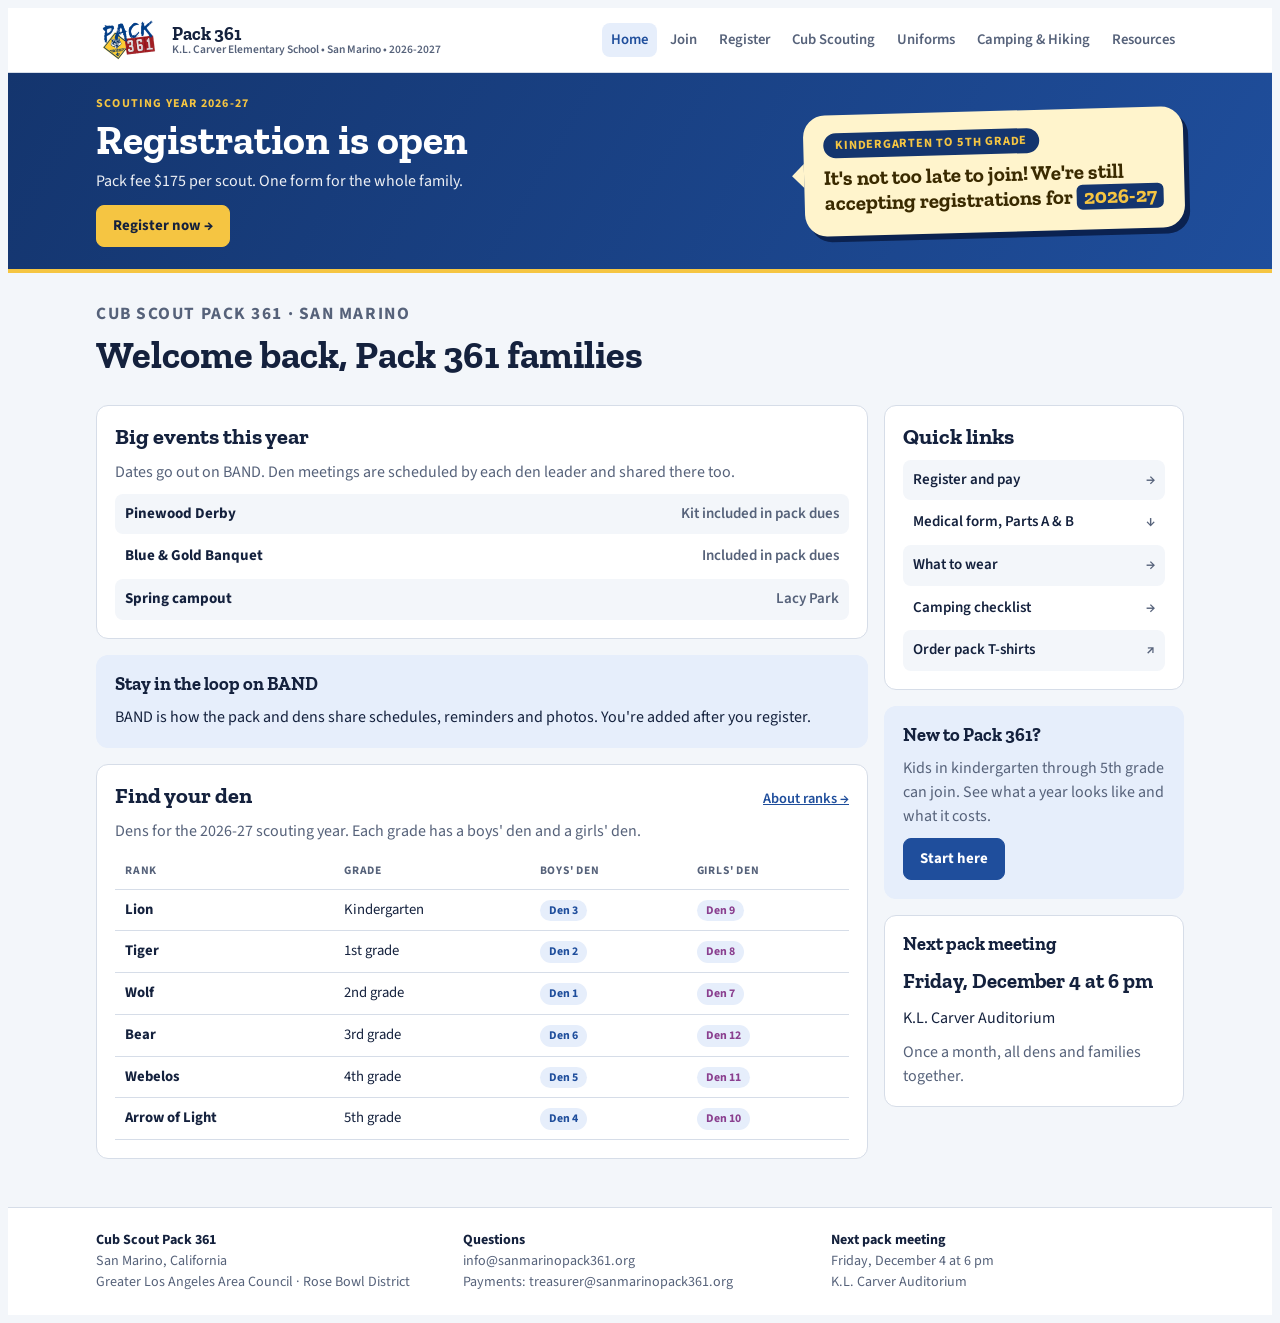
==== index.html @ 8110ad8a "Add files via upload" ====
<!doctype html>
<html lang="en">
<head>
<meta charset="utf-8">
<meta name="viewport" content="width=device-width, initial-scale=1">
<title>Pack 361 · Cub Scouts in San Marino</title>
<meta name="description" content="Cub Scout Pack 361 in San Marino, California: news, dens and quick links for families.">
<link rel="icon" href="/assets/logo.png">
<link rel="preconnect" href="https://fonts.googleapis.com">
<link rel="preconnect" href="https://fonts.gstatic.com" crossorigin>
<link rel="stylesheet" href="https://fonts.googleapis.com/css2?family=Zilla+Slab:wght@600;700&family=Source+Sans+3:wght@400;600;700&display=swap">
<link rel="stylesheet" href="/assets/site.css">
</head>
<body>
<header class="nav"><div class="wrap">
  <a class="brand" href="/"><img src="/assets/logo.png" alt="Pack 361 logo" width="64" height="44"><span>Pack 361<small data-school>K.L. Carver Elementary School • San Marino • 2026-2027</small></span></a>
  <button class="menu-btn" id="menuBtn" aria-expanded="false" aria-controls="links">Menu</button>
  <nav class="links" id="links" aria-label="Site"><a href="/" aria-current="page">Home</a><a href="/join-us/">Join</a><a href="/registration/">Register</a><a href="/cub-scouting/">Cub Scouting</a><a href="/uniforms/">Uniforms</a><a href="/camping-hiking/">Camping &amp; Hiking</a><a href="/pack-resources/">Resources</a></nav>
</div></header>
<section class="announce" aria-label="Registration announcement"><div class="wrap">
  <div class="a-main"><p class="a-eyebrow">Scouting year 2026-27</p><p class="a-title">Registration is open</p><p class="a-sub">Pack fee $175 per scout. One form for the whole family.</p><a class="btn a-btn" href="/registration/">Register now →</a></div>
  <div class="bubble" role="note"><span class="b-tag">Kindergarten to 5th grade</span><p class="b-text">It's not too late to join! We're still accepting registrations for <span class="pop-date">2026-27</span></p></div>
</div></section>
<main class="wrap" id="page">
 <div class="head"><p class="eyebrow">Cub Scout Pack 361 · San Marino</p><h1>Welcome back, Pack 361 families</h1></div>
 <div class="grid side">
  <div class="grid">
   <div class="panel"><h2>Big events this year</h2><p class="muted">Dates go out on BAND. Den meetings are scheduled by each den leader and shared there too.</p>
    <div class="ql" data-events=""><a><b>Pinewood Derby</b><span>Kit included in pack dues</span></a><a><b>Blue &amp; Gold Banquet</b><span>Included in pack dues</span></a><a><b>Spring campout</b><span>Lacy Park</span></a></div></div>
   <div class="panel soft"><h3>Stay in the loop on BAND</h3><p>BAND is how the pack and dens share schedules, reminders and photos. You're added after you register.</p></div>
   <div class="panel"><div class="hrow"><h2>Find your den</h2><a href="/cub-scouting/">About ranks →</a></div><p class="muted">Dens for the <span data-s="scoutingYear">2026-27</span> scouting year. Each grade has a boys' den and a girls' den.</p><div data-dens=""><div class="tw"><table class="t"><thead><tr><th>Rank</th><th>Grade</th><th>Boys' den</th><th>Girls' den</th></tr></thead><tbody><tr><td><b>Lion</b></td><td>Kindergarten</td><td><span class="pill b">Den 3</span></td><td><span class="pill g">Den 9</span></td></tr><tr><td><b>Tiger</b></td><td>1st grade</td><td><span class="pill b">Den 2</span></td><td><span class="pill g">Den 8</span></td></tr><tr><td><b>Wolf</b></td><td>2nd grade</td><td><span class="pill b">Den 1</span></td><td><span class="pill g">Den 7</span></td></tr><tr><td><b>Bear</b></td><td>3rd grade</td><td><span class="pill b">Den 6</span></td><td><span class="pill g">Den 12</span></td></tr><tr><td><b>Webelos</b></td><td>4th grade</td><td><span class="pill b">Den 5</span></td><td><span class="pill g">Den 11</span></td></tr><tr><td><b>Arrow of Light</b></td><td>5th grade</td><td><span class="pill b">Den 4</span></td><td><span class="pill g">Den 10</span></td></tr></tbody></table></div></div></div>
  </div>
  <div class="grid">
   <div class="panel"><h2>Quick links</h2><div class="ql">
    <a href="/registration/">Register and pay <span>→</span></a>
    <a href="https://drive.google.com/uc?export=download&amp;id=1vSPqn9QRaI5pdT7gcY9V-OJMvlNnbH22" data-href="medicalFormUrl" target="_blank" rel="noopener">Medical form, Parts A &amp; B <span>↓</span></a>
    <a href="/uniforms/">What to wear <span>→</span></a>
    <a href="/camping-hiking/">Camping checklist <span>→</span></a>
    <a href="https://forms.gle/yoT9Hh1neWRNdrSD9" data-href="shirtFormUrl" target="_blank" rel="noopener">Order pack T-shirts <span>↗</span></a></div></div>
   <div class="panel soft"><h3>New to Pack 361?</h3><p class="muted">Kids in kindergarten through 5th grade can join. See what a year looks like and what it costs.</p><a class="btn" href="/join-us/">Start here</a></div>
   <div class="panel"><h3>Next pack meeting</h3><p class="nextmtg"><span data-s="meetingWhen">Friday, December 4 at 6 pm</span></p><p><span data-s="meetingWhere">K.L. Carver Auditorium</span></p><p class="muted">Once a month, all dens and families together.</p></div>
  </div>
 </div>
</main>
<footer class="site"><div class="wrap">
  <div><b>Cub Scout Pack 361</b><br>San Marino, California<br>Greater Los Angeles Area Council · Rose Bowl District</div>
  <div><b>Questions</b><br>info@sanmarinopack361.org<br>Payments: treasurer@sanmarinopack361.org</div>
  <div><b>Next pack meeting</b><br><span data-s="meetingWhen">Friday, December 4 at 6 pm</span><br><span data-s="meetingWhere">K.L. Carver Auditorium</span></div>
</div></footer>
<script src="/assets/settings.js"></script>
<script src="/assets/site.js"></script>
</body>
</html>
---- assets/site.css ----
/* Pack 361 website styles. Colors and fonts match the registration app. */
:root{
  --bg:#f3f6fa; --surface:#ffffff; --ink:#14213d; --muted:#56627a; --line:#d6dde8;
  --blue:#1f4e9c; --blue-soft:#e6eefb; --gold:#f2b705; --gold-soft:#fff4cc; --gold-ink:#6b4f00;
  --ok:#1d7a46; --ok-soft:#e3f4ea; --warn:#9a5700; --warn-soft:#fdf0dc; --on-blue:#ffffff; --photo:#c9d6ea;
  --den-b:#1f4e9c; --den-g:#8a3f8f; --camp:#1d7a46;
  --f-display:"Zilla Slab",Georgia,"Times New Roman",serif;
  --f-body:"Source Sans 3",-apple-system,"Segoe UI",Roboto,Helvetica,Arial,sans-serif;
}
@media (prefers-color-scheme: dark){:root:not([data-theme="light"]){
  --bg:#0e1420; --surface:#161f31; --ink:#e7ecf6; --muted:#9ba7be; --line:#2a3752;
  --blue:#82aaf0; --blue-soft:#1c2b48; --gold:#f5c542; --gold-soft:#3a3113; --gold-ink:#f5d67a;
  --ok:#5cc88a; --ok-soft:#15301f; --warn:#f0b35a; --warn-soft:#352812; --on-blue:#0e1420; --photo:#26344f;
  --den-b:#82aaf0; --den-g:#d79ad9; --camp:#5cc88a; color-scheme:dark}}
:root[data-theme="dark"]{
  --bg:#0e1420; --surface:#161f31; --ink:#e7ecf6; --muted:#9ba7be; --line:#2a3752;
  --blue:#82aaf0; --blue-soft:#1c2b48; --gold:#f5c542; --gold-soft:#3a3113; --gold-ink:#f5d67a;
  --ok:#5cc88a; --ok-soft:#15301f; --warn:#f0b35a; --warn-soft:#352812; --on-blue:#0e1420; --photo:#26344f;
  --den-b:#82aaf0; --den-g:#d79ad9; --camp:#5cc88a; color-scheme:dark}
*{box-sizing:border-box}
body{background:var(--bg);color:var(--ink);font-family:var(--f-body);font-size:16px;line-height:1.5}
h1,h2,h3,h4{font-family:var(--f-display);text-wrap:balance;margin:0;line-height:1.15}
p{margin:0} a{color:var(--blue)} button{font:inherit}
ul,ol{margin:0;padding-left:20px}
:focus-visible{outline:2px solid var(--blue);outline-offset:2px}
.wrap{max-width:1120px;margin:0 auto;padding-inline:16px}
.muted{color:var(--muted)}
.eyebrow{font-size:.75rem;letter-spacing:.09em;text-transform:uppercase;font-weight:700;color:var(--muted)}

/* site chrome */
.nav{background:var(--surface);border-bottom:1px solid var(--line);position:sticky;top:env(safe-area-inset-top,0px);z-index:5}
.nav .wrap{display:flex;flex-wrap:wrap;gap:8px 18px;align-items:center;justify-content:space-between;padding-block:10px}
.brand{display:flex;gap:10px;align-items:center;text-decoration:none;color:var(--ink);font-family:var(--f-display);font-weight:700;font-size:1.15rem;line-height:1.1}
.brand small{display:block;font-family:var(--f-body);font-weight:600;font-size:.72rem;color:var(--muted)}
.brand img{height:44px;width:auto;background:#fff;border-radius:8px;padding:2px 4px}
.links{display:flex;flex-wrap:wrap;gap:2px 4px}
.links a{color:var(--muted);font-weight:600;font-size:.92rem;text-decoration:none;padding:6px 9px;border-radius:8px}
.links a:hover{color:var(--ink);background:var(--bg)}
.links a[aria-current="page"]{color:var(--blue);background:var(--blue-soft)}
main.wrap{padding-block:28px 48px;display:grid;gap:28px}
footer.site{border-top:1px solid var(--line);background:var(--surface);font-size:.88rem;color:var(--muted)}
footer.site .wrap{display:grid;gap:14px;grid-template-columns:repeat(auto-fit,minmax(200px,1fr));padding-block:22px}
footer.site b{color:var(--ink)}

/* building blocks */
.head{display:grid;gap:6px;max-width:70ch}
.head h1{font-size:clamp(1.8rem,4.5vw,2.4rem)}
.head p{font-size:1.08rem;color:var(--muted)}
.grid{display:grid;gap:16px;min-width:0}
.g2{grid-template-columns:repeat(auto-fit,minmax(min(100%,320px),1fr))}
.g3{grid-template-columns:repeat(auto-fit,minmax(min(100%,240px),1fr))}
.g4{grid-template-columns:repeat(auto-fit,minmax(min(100%,190px),1fr))}
.side{grid-template-columns:minmax(0,1fr) 300px;align-items:start}
.sub{grid-template-columns:200px minmax(0,1fr);align-items:start}
.panel{border:1px solid var(--line);border-radius:12px;padding:18px;background:var(--surface);display:grid;gap:10px;align-content:start;min-width:0}
.panel.soft{background:var(--blue-soft);border-color:transparent}
.panel.gold{background:var(--gold-soft);border-color:transparent;color:var(--gold-ink)}
.panel h2{font-size:1.4rem}
.panel h3{font-size:1.15rem}
.panel .hrow{display:flex;justify-content:space-between;align-items:baseline;gap:10px;flex-wrap:wrap}
.panel .hrow a{font-weight:600;font-size:.9rem}
.panel ul{display:grid;gap:5px}
.btn{display:inline-flex;align-items:center;gap:6px;font-weight:700;font-size:.93rem;border-radius:8px;padding:9px 16px;border:1px solid var(--blue);background:var(--blue);color:var(--on-blue);text-decoration:none;width:max-content;max-width:100%;cursor:pointer}
.btn.gold{background:var(--gold);border-color:var(--gold);color:#3a2a00}
.btn.ghost{background:transparent;color:var(--blue)}
.btns{display:flex;flex-wrap:wrap;gap:10px}
.photo{background:repeating-linear-gradient(135deg,var(--photo) 0 12px,transparent 12px 24px),var(--blue-soft);border-radius:10px;display:grid;place-items:center;color:var(--muted);font-size:.8rem;font-weight:600;min-height:140px;text-align:center;padding:10px}
.ev{display:grid;grid-template-columns:54px minmax(0,1fr);gap:12px;align-items:center;padding-block:10px;border-bottom:1px solid var(--line)}
.ev:last-child{border-bottom:0}
.date{border-radius:8px;background:var(--blue-soft);color:var(--blue);text-align:center;padding:4px 0;font-weight:700;line-height:1.1}
.date small{display:block;font-size:.68rem;letter-spacing:.08em;text-transform:uppercase}
.date b{font-family:var(--f-display);font-size:1.35rem}
.ev p{font-size:.88rem;color:var(--muted)}
.dot{display:inline-block;width:9px;height:9px;border-radius:50%;margin-right:6px;vertical-align:1px}
.ql{display:grid;gap:2px}
.ql a{display:flex;justify-content:space-between;gap:8px;padding:9px 10px;border-radius:8px;font-weight:600;font-size:.94rem;color:var(--ink);text-decoration:none}
.ql a:nth-child(odd){background:var(--bg)}
.ql a:hover{color:var(--blue)}
.ql a span{color:var(--muted)}
table.t{width:100%;border-collapse:collapse;font-size:.92rem;font-variant-numeric:tabular-nums}
.t th,.t td{padding:9px 10px;border-bottom:1px solid var(--line);text-align:left;vertical-align:top}
.t th{font-size:.72rem;letter-spacing:.07em;text-transform:uppercase;color:var(--muted)}
.t td.amt{text-align:right;font-weight:700;white-space:nowrap}
.t .desc{display:block;color:var(--muted);font-size:.86rem}
.tw{overflow-x:auto}
.badge{width:44px;height:44px;border-radius:50%;display:grid;place-items:center;font-family:var(--f-display);font-weight:700;font-size:.85rem;background:#1f4e9c;color:#f5c542;border:3px solid #f5c542;flex:none}
.subnav{display:grid;gap:2px;position:sticky;top:calc(env(safe-area-inset-top,0px) + 80px)}
.subnav a{padding:8px 10px;border-radius:8px;color:var(--muted);font-weight:600;font-size:.93rem;text-decoration:none}
.subnav a:hover{background:var(--surface);color:var(--ink)}
.sec{display:grid;gap:12px;scroll-margin-top:90px}
.sec + .sec{padding-top:22px;border-top:1px solid var(--line)}
.sec h2{font-size:1.5rem}
.sec p{max-width:68ch}
.chips{display:flex;flex-wrap:wrap;gap:6px}
.chips button{border:1px solid var(--line);background:var(--surface);color:var(--ink);border-radius:8px;padding:6px 12px;font-weight:600;font-size:.9rem;cursor:pointer}
.chips button[aria-pressed="true"]{background:var(--ink);color:var(--surface);border-color:var(--ink)}
.pill{display:inline-block;font-size:.74rem;font-weight:700;border-radius:999px;padding:2px 9px}
.pill.b{background:var(--blue-soft);color:var(--den-b)} .pill.g{background:var(--blue-soft);color:var(--den-g)}
.steps{display:grid;gap:12px;counter-reset:s}
.step{display:grid;grid-template-columns:36px minmax(0,1fr);gap:12px;align-items:start}
.step::before{counter-increment:s;content:counter(s);width:32px;height:32px;border-radius:50%;background:var(--gold);color:#3a2a00;display:grid;place-items:center;font-weight:700}
.step div{display:grid;gap:4px}
.ess{display:grid;gap:4px;padding:14px;border-radius:12px;border:1px solid var(--line);background:var(--surface)}
.ess b{font-family:var(--f-display);font-size:1.1rem}
.ess p{font-size:.9rem;color:var(--muted)}
.cal{display:grid;grid-template-columns:repeat(7,minmax(0,1fr));border:1px solid var(--line);border-radius:10px;overflow:hidden;font-size:.8rem;background:var(--surface)}
.cal .dh{padding:6px;text-align:center;font-weight:700;color:var(--muted);background:var(--bg);border-bottom:1px solid var(--line);font-size:.72rem;letter-spacing:.06em;text-transform:uppercase}
.cal .d{min-height:78px;padding:4px 5px;border-right:1px solid var(--line);border-bottom:1px solid var(--line);display:grid;align-content:start;gap:3px;min-width:0}
.cal .d:nth-child(7n){border-right:0}
.cal .d.x{background:var(--bg)}
.cal .n{font-weight:700;color:var(--muted);font-variant-numeric:tabular-nums}
.cal .e{border-radius:4px;padding:1px 4px;font-size:.72rem;font-weight:600;color:#fff;white-space:nowrap;overflow:hidden;text-overflow:ellipsis}
.address{font-style:normal;line-height:1.45}
.copy{display:flex;flex-wrap:wrap;gap:8px;align-items:center}
.copy code{background:var(--bg);border:1px solid var(--line);border-radius:6px;padding:3px 8px;user-select:all;font-size:.9rem}

/* featured registration announcement */
.announce{background:linear-gradient(120deg,#14356e,#1f4e9c);color:#fff;border-bottom:4px solid #f5c542}
.announce .wrap{display:grid;grid-template-columns:minmax(0,1fr) minmax(0,380px);gap:20px 32px;align-items:center;padding-block:22px}
.a-main{display:grid;gap:6px;justify-items:start}
.a-eyebrow{font-size:.75rem;letter-spacing:.1em;text-transform:uppercase;font-weight:700;color:#f5c542}
.a-title{font-family:var(--f-display);font-weight:700;font-size:clamp(1.8rem,4.5vw,2.6rem);line-height:1.05}
.a-sub{opacity:.92}
.a-btn{background:#f5c542;border-color:#f5c542;color:#14213d;margin-top:6px}
.bubble{position:relative;background:#fff4cc;color:#3a2a00;border-radius:22px;padding:18px 20px 20px;display:grid;gap:8px;box-shadow:5px 6px 0 #0b2250;transform:rotate(-1.5deg)}
.bubble::after{content:"";position:absolute;left:-12px;top:50%;margin-top:-12px;border:12px solid transparent;border-right-color:#fff4cc;border-left:0}
.b-tag{justify-self:start;background:#14356e;color:#f5c542;font-weight:700;font-size:.78rem;letter-spacing:.06em;text-transform:uppercase;border-radius:999px;padding:3px 12px}
.b-text{font-family:var(--f-display);font-weight:700;font-size:1.3rem;line-height:1.2;text-wrap:balance}
.regapp{display:block;width:100%;border:0;min-height:600px;scroll-margin-top:100px;background:var(--bg)}
@media (max-width:820px){ .announce .wrap{grid-template-columns:minmax(0,1fr)} .bubble{transform:none} .bubble::after{left:28px;top:-12px;margin-top:0;border:12px solid transparent;border-bottom-color:#fff4cc;border-top:0} }
@media (prefers-reduced-motion:reduce){ .bubble{transform:none} }
.announce.compact .wrap{padding-block:12px;grid-template-columns:minmax(0,1fr) auto;gap:10px 24px}
.announce.compact .a-title{font-size:1.5rem}
.announce.compact .a-sub{font-size:.92rem}
.announce.compact .a-btn{display:none}
.announce.compact .bubble{transform:none;padding:10px 14px;border-radius:14px;gap:4px;max-width:420px}
.announce.compact .b-text{font-size:1rem}
.announce.compact .bubble::after{display:none}
@media (max-width:820px){ .announce.compact .wrap{grid-template-columns:minmax(0,1fr)} }

.pop-date{display:inline-block;background:#14356e;color:#f5c542;border-radius:6px;padding:0 7px;white-space:nowrap;font-weight:700}
.nextmtg{font-family:var(--f-display);font-size:1.3rem;font-weight:700}
.t.cost td{padding:8px 4px}
.t.cost tr.disc td.amt{color:var(--ok)}
.t.cost tr.sub td{border-top:2px solid var(--ink);font-size:1.05rem}

.pic{display:block;width:100%;aspect-ratio:4/3;object-fit:cover;border-radius:10px;max-width:100%}
.hero-pic{aspect-ratio:3/2;border-radius:14px}

.cardpic{display:block;width:100%;aspect-ratio:4/3;object-fit:cover;border-radius:10px;min-height:0}
.cardpic.contain{object-fit:contain;background:#fff}

@media (max-width:820px){ .side,.sub{grid-template-columns:minmax(0,1fr)} .subnav{position:static;display:flex;flex-wrap:wrap} .cal .d{min-height:56px} .cal .e{font-size:0;height:6px;padding:0} }

/* phone menu */
.menu-btn{display:none;margin-left:auto;border:1px solid var(--line);background:var(--surface);color:var(--ink);border-radius:8px;padding:6px 12px;font-weight:700;cursor:pointer}
@media (max-width:820px){
 .menu-btn{display:inline-flex}
 .nav .wrap{flex-wrap:wrap}
 .links{display:none;width:100%;flex-direction:column;padding-bottom:8px}
 .links.open{display:flex}
 .links a{padding:10px 12px}
 .brand small{font-size:.66rem}
}
.tile-aol{display:grid;place-items:center;background:#d8c9a3;color:#3b3220;font-family:var(--f-display);font-weight:700;font-size:1.3rem;text-align:center}
.reg-fallback{font-size:.9rem;color:var(--muted);text-align:center;padding-block:8px}
[hidden]{display:none!important}
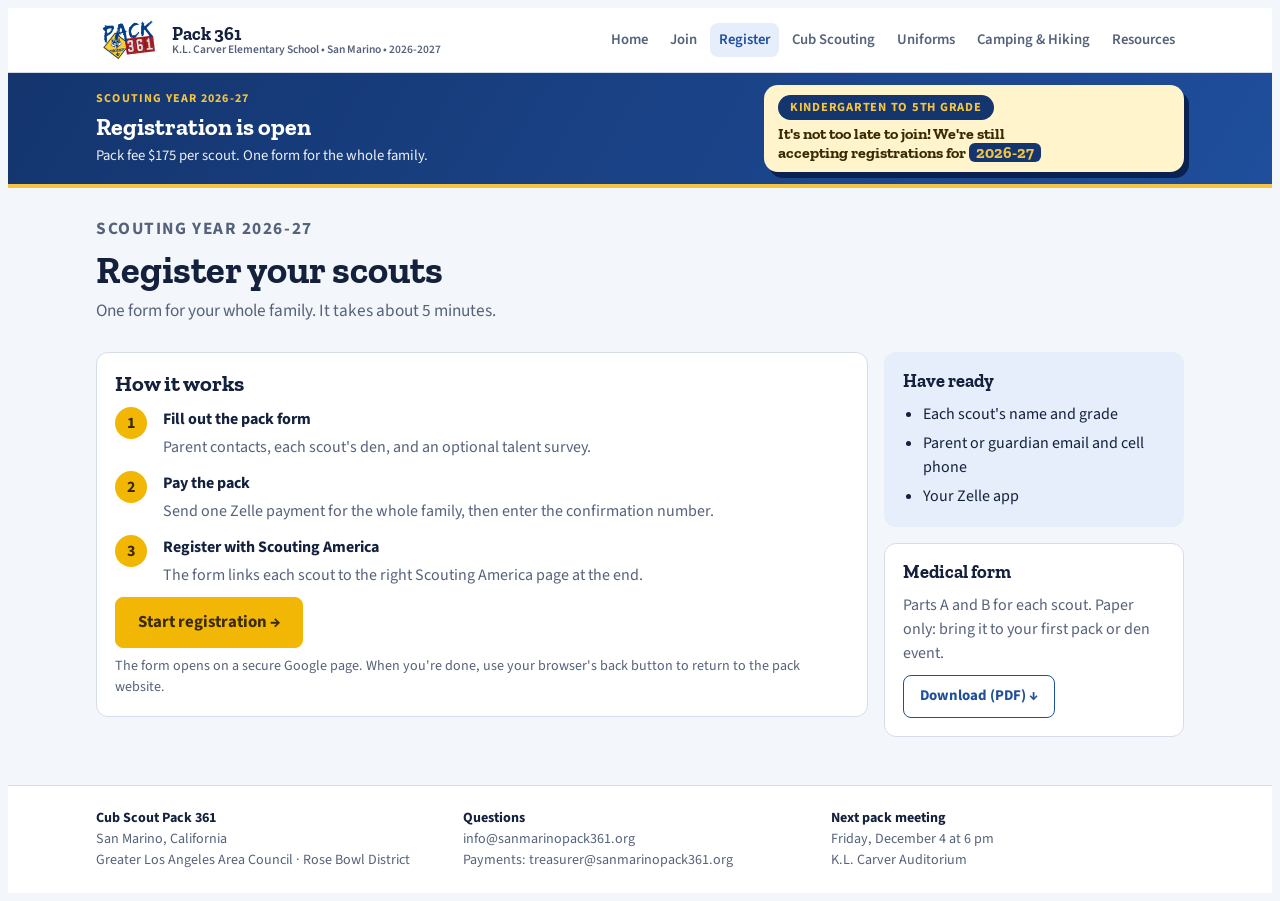
==== commit ceea3f15: "Add files via upload" ====
--- a/index.html
+++ b/index.html
@@ -3,8 +3,8 @@
 <head>
 <meta charset="utf-8">
 <meta name="viewport" content="width=device-width, initial-scale=1">
-<title>Pack 361 · Cub Scouts in San Marino</title>
-<meta name="description" content="Cub Scout Pack 361 in San Marino, California: news, dens and quick links for families.">
+<title>Register · Pack 361</title>
+<meta name="description" content="Register your scouts for Cub Scout Pack 361.">
 <link rel="icon" href="/assets/logo.png">
 <link rel="preconnect" href="https://fonts.googleapis.com">
 <link rel="preconnect" href="https://fonts.gstatic.com" crossorigin>
@@ -15,30 +15,27 @@
 <header class="nav"><div class="wrap">
   <a class="brand" href="/"><img src="/assets/logo.png" alt="Pack 361 logo" width="64" height="44"><span>Pack 361<small data-school>K.L. Carver Elementary School • San Marino • 2026-2027</small></span></a>
   <button class="menu-btn" id="menuBtn" aria-expanded="false" aria-controls="links">Menu</button>
-  <nav class="links" id="links" aria-label="Site"><a href="/" aria-current="page">Home</a><a href="/join-us/">Join</a><a href="/registration/">Register</a><a href="/cub-scouting/">Cub Scouting</a><a href="/uniforms/">Uniforms</a><a href="/camping-hiking/">Camping &amp; Hiking</a><a href="/pack-resources/">Resources</a></nav>
+  <nav class="links" id="links" aria-label="Site"><a href="/">Home</a><a href="/join-us/">Join</a><a href="/registration/" aria-current="page">Register</a><a href="/cub-scouting/">Cub Scouting</a><a href="/uniforms/">Uniforms</a><a href="/camping-hiking/">Camping &amp; Hiking</a><a href="/pack-resources/">Resources</a></nav>
 </div></header>
-<section class="announce" aria-label="Registration announcement"><div class="wrap">
+<section class="announce compact" aria-label="Registration announcement"><div class="wrap">
   <div class="a-main"><p class="a-eyebrow">Scouting year 2026-27</p><p class="a-title">Registration is open</p><p class="a-sub">Pack fee $175 per scout. One form for the whole family.</p><a class="btn a-btn" href="/registration/">Register now →</a></div>
   <div class="bubble" role="note"><span class="b-tag">Kindergarten to 5th grade</span><p class="b-text">It's not too late to join! We're still accepting registrations for <span class="pop-date">2026-27</span></p></div>
 </div></section>
 <main class="wrap" id="page">
- <div class="head"><p class="eyebrow">Cub Scout Pack 361 · San Marino</p><h1>Welcome back, Pack 361 families</h1></div>
+ <div class="head"><p class="eyebrow">Scouting year <span data-s="scoutingYear">2026-27</span></p><h1>Register your scouts</h1><p>One form for your whole family. It takes about 5 minutes.</p></div>
  <div class="grid side">
-  <div class="grid">
-   <div class="panel"><h2>Big events this year</h2><p class="muted">Dates go out on BAND. Den meetings are scheduled by each den leader and shared there too.</p>
-    <div class="ql" data-events=""><a><b>Pinewood Derby</b><span>Kit included in pack dues</span></a><a><b>Blue &amp; Gold Banquet</b><span>Included in pack dues</span></a><a><b>Spring campout</b><span>Lacy Park</span></a></div></div>
-   <div class="panel soft"><h3>Stay in the loop on BAND</h3><p>BAND is how the pack and dens share schedules, reminders and photos. You're added after you register.</p></div>
-   <div class="panel"><div class="hrow"><h2>Find your den</h2><a href="/cub-scouting/">About ranks →</a></div><p class="muted">Dens for the <span data-s="scoutingYear">2026-27</span> scouting year. Each grade has a boys' den and a girls' den.</p><div data-dens=""><div class="tw"><table class="t"><thead><tr><th>Rank</th><th>Grade</th><th>Boys' den</th><th>Girls' den</th></tr></thead><tbody><tr><td><b>Lion</b></td><td>Kindergarten</td><td><span class="pill b">Den 3</span></td><td><span class="pill g">Den 9</span></td></tr><tr><td><b>Tiger</b></td><td>1st grade</td><td><span class="pill b">Den 2</span></td><td><span class="pill g">Den 8</span></td></tr><tr><td><b>Wolf</b></td><td>2nd grade</td><td><span class="pill b">Den 1</span></td><td><span class="pill g">Den 7</span></td></tr><tr><td><b>Bear</b></td><td>3rd grade</td><td><span class="pill b">Den 6</span></td><td><span class="pill g">Den 12</span></td></tr><tr><td><b>Webelos</b></td><td>4th grade</td><td><span class="pill b">Den 5</span></td><td><span class="pill g">Den 11</span></td></tr><tr><td><b>Arrow of Light</b></td><td>5th grade</td><td><span class="pill b">Den 4</span></td><td><span class="pill g">Den 10</span></td></tr></tbody></table></div></div></div>
+  <div class="panel"><h2>How it works</h2><div class="steps">
+   <div class="step"><div><b>Fill out the pack form</b><p class="muted">Parent contacts, each scout's den, and an optional talent survey.</p></div></div>
+   <div class="step"><div><b>Pay the pack</b><p class="muted">Send one Zelle payment for the whole family, then enter the confirmation number.</p></div></div>
+   <div class="step"><div><b>Register with Scouting America</b><p class="muted">The form links each scout to the right Scouting America page at the end.</p></div></div>
+  </div>
+  <div data-reg-ready><a class="btn gold" data-reg-link href="#" style="font-size:1.05rem;padding:12px 22px">Start registration →</a>
+  <p class="muted" style="font-size:.88rem;margin-top:8px">The form opens on a secure Google page. When you're done, use your browser's back button to return to the pack website.</p></div>
+  <div class="panel gold" data-reg-missing hidden><h3>Registration form coming soon</h3><p>The registration link hasn't been added yet. Email info@sanmarinopack361.org and we'll send it to you.</p></div>
   </div>
   <div class="grid">
-   <div class="panel"><h2>Quick links</h2><div class="ql">
-    <a href="/registration/">Register and pay <span>→</span></a>
-    <a href="https://drive.google.com/uc?export=download&amp;id=1vSPqn9QRaI5pdT7gcY9V-OJMvlNnbH22" data-href="medicalFormUrl" target="_blank" rel="noopener">Medical form, Parts A &amp; B <span>↓</span></a>
-    <a href="/uniforms/">What to wear <span>→</span></a>
-    <a href="/camping-hiking/">Camping checklist <span>→</span></a>
-    <a href="https://forms.gle/yoT9Hh1neWRNdrSD9" data-href="shirtFormUrl" target="_blank" rel="noopener">Order pack T-shirts <span>↗</span></a></div></div>
-   <div class="panel soft"><h3>New to Pack 361?</h3><p class="muted">Kids in kindergarten through 5th grade can join. See what a year looks like and what it costs.</p><a class="btn" href="/join-us/">Start here</a></div>
-   <div class="panel"><h3>Next pack meeting</h3><p class="nextmtg"><span data-s="meetingWhen">Friday, December 4 at 6 pm</span></p><p><span data-s="meetingWhere">K.L. Carver Auditorium</span></p><p class="muted">Once a month, all dens and families together.</p></div>
+   <div class="panel soft"><h3>Have ready</h3><ul><li>Each scout's name and grade</li><li>Parent or guardian email and cell phone</li><li>Your Zelle app</li></ul></div>
+   <div class="panel"><h3>Medical form</h3><p class="muted">Parts A and B for each scout. Paper only: bring it to your first pack or den event.</p><a class="btn ghost" data-href="medicalFormUrl" href="https://drive.google.com/uc?export=download&amp;id=1vSPqn9QRaI5pdT7gcY9V-OJMvlNnbH22" target="_blank" rel="noopener">Download (PDF) ↓</a></div>
   </div>
  </div>
 </main>
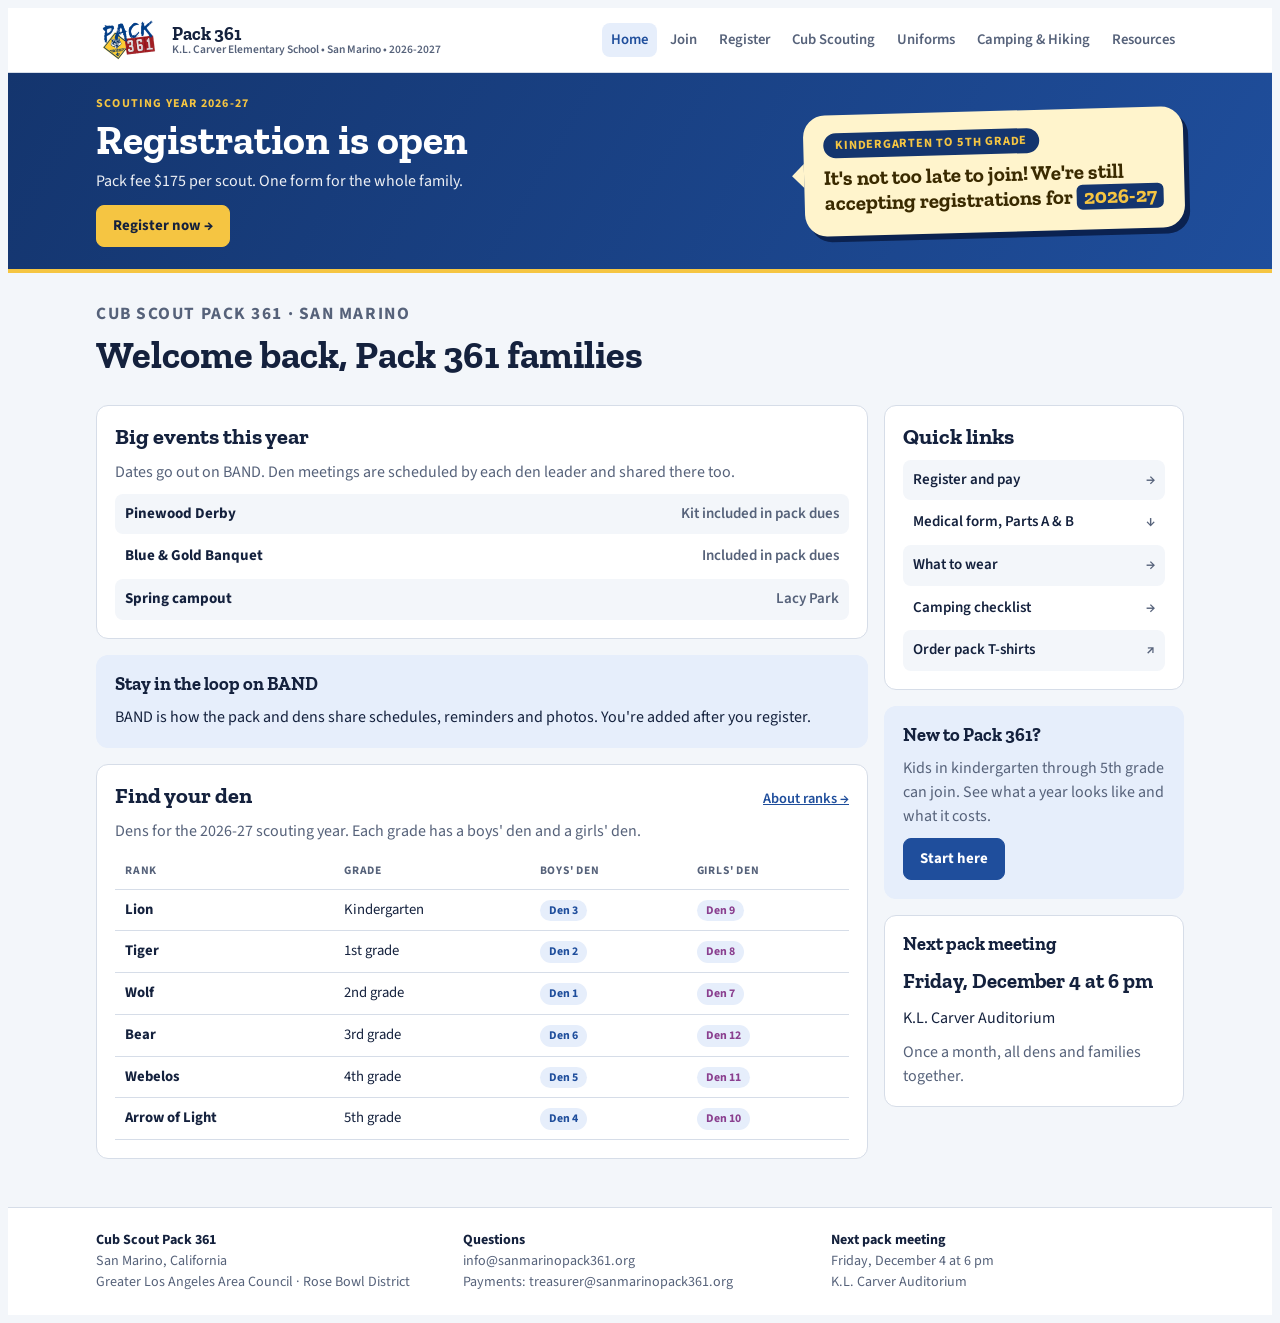
==== commit 944b4299: "Add files via upload" ====
--- a/index.html
+++ b/index.html
@@ -3,8 +3,8 @@
 <head>
 <meta charset="utf-8">
 <meta name="viewport" content="width=device-width, initial-scale=1">
-<title>Register · Pack 361</title>
-<meta name="description" content="Register your scouts for Cub Scout Pack 361.">
+<title>Pack 361 · Cub Scouts in San Marino</title>
+<meta name="description" content="Cub Scout Pack 361 in San Marino, California: news, dens and quick links for families.">
 <link rel="icon" href="/assets/logo.png">
 <link rel="preconnect" href="https://fonts.googleapis.com">
 <link rel="preconnect" href="https://fonts.gstatic.com" crossorigin>
@@ -15,27 +15,30 @@
 <header class="nav"><div class="wrap">
   <a class="brand" href="/"><img src="/assets/logo.png" alt="Pack 361 logo" width="64" height="44"><span>Pack 361<small data-school>K.L. Carver Elementary School • San Marino • 2026-2027</small></span></a>
   <button class="menu-btn" id="menuBtn" aria-expanded="false" aria-controls="links">Menu</button>
-  <nav class="links" id="links" aria-label="Site"><a href="/">Home</a><a href="/join-us/">Join</a><a href="/registration/" aria-current="page">Register</a><a href="/cub-scouting/">Cub Scouting</a><a href="/uniforms/">Uniforms</a><a href="/camping-hiking/">Camping &amp; Hiking</a><a href="/pack-resources/">Resources</a></nav>
+  <nav class="links" id="links" aria-label="Site"><a href="/" aria-current="page">Home</a><a href="/join-us/">Join</a><a href="/registration/">Register</a><a href="/cub-scouting/">Cub Scouting</a><a href="/uniforms/">Uniforms</a><a href="/camping-hiking/">Camping &amp; Hiking</a><a href="/pack-resources/">Resources</a></nav>
 </div></header>
-<section class="announce compact" aria-label="Registration announcement"><div class="wrap">
+<section class="announce" aria-label="Registration announcement"><div class="wrap">
   <div class="a-main"><p class="a-eyebrow">Scouting year 2026-27</p><p class="a-title">Registration is open</p><p class="a-sub">Pack fee $175 per scout. One form for the whole family.</p><a class="btn a-btn" href="/registration/">Register now →</a></div>
   <div class="bubble" role="note"><span class="b-tag">Kindergarten to 5th grade</span><p class="b-text">It's not too late to join! We're still accepting registrations for <span class="pop-date">2026-27</span></p></div>
 </div></section>
 <main class="wrap" id="page">
- <div class="head"><p class="eyebrow">Scouting year <span data-s="scoutingYear">2026-27</span></p><h1>Register your scouts</h1><p>One form for your whole family. It takes about 5 minutes.</p></div>
+ <div class="head"><p class="eyebrow">Cub Scout Pack 361 · San Marino</p><h1>Welcome back, Pack 361 families</h1></div>
  <div class="grid side">
-  <div class="panel"><h2>How it works</h2><div class="steps">
-   <div class="step"><div><b>Fill out the pack form</b><p class="muted">Parent contacts, each scout's den, and an optional talent survey.</p></div></div>
-   <div class="step"><div><b>Pay the pack</b><p class="muted">Send one Zelle payment for the whole family, then enter the confirmation number.</p></div></div>
-   <div class="step"><div><b>Register with Scouting America</b><p class="muted">The form links each scout to the right Scouting America page at the end.</p></div></div>
-  </div>
-  <div data-reg-ready><a class="btn gold" data-reg-link href="#" style="font-size:1.05rem;padding:12px 22px">Start registration →</a>
-  <p class="muted" style="font-size:.88rem;margin-top:8px">The form opens on a secure Google page. When you're done, use your browser's back button to return to the pack website.</p></div>
-  <div class="panel gold" data-reg-missing hidden><h3>Registration form coming soon</h3><p>The registration link hasn't been added yet. Email info@sanmarinopack361.org and we'll send it to you.</p></div>
+  <div class="grid">
+   <div class="panel"><h2>Big events this year</h2><p class="muted">Dates go out on BAND. Den meetings are scheduled by each den leader and shared there too.</p>
+    <div class="ql" data-events=""><a><b>Pinewood Derby</b><span>Kit included in pack dues</span></a><a><b>Blue &amp; Gold Banquet</b><span>Included in pack dues</span></a><a><b>Spring campout</b><span>Lacy Park</span></a></div></div>
+   <div class="panel soft"><h3>Stay in the loop on BAND</h3><p>BAND is how the pack and dens share schedules, reminders and photos. You're added after you register.</p></div>
+   <div class="panel"><div class="hrow"><h2>Find your den</h2><a href="/cub-scouting/">About ranks →</a></div><p class="muted">Dens for the <span data-s="scoutingYear">2026-27</span> scouting year. Each grade has a boys' den and a girls' den.</p><div data-dens=""><div class="tw"><table class="t"><thead><tr><th>Rank</th><th>Grade</th><th>Boys' den</th><th>Girls' den</th></tr></thead><tbody><tr><td><b>Lion</b></td><td>Kindergarten</td><td><span class="pill b">Den 3</span></td><td><span class="pill g">Den 9</span></td></tr><tr><td><b>Tiger</b></td><td>1st grade</td><td><span class="pill b">Den 2</span></td><td><span class="pill g">Den 8</span></td></tr><tr><td><b>Wolf</b></td><td>2nd grade</td><td><span class="pill b">Den 1</span></td><td><span class="pill g">Den 7</span></td></tr><tr><td><b>Bear</b></td><td>3rd grade</td><td><span class="pill b">Den 6</span></td><td><span class="pill g">Den 12</span></td></tr><tr><td><b>Webelos</b></td><td>4th grade</td><td><span class="pill b">Den 5</span></td><td><span class="pill g">Den 11</span></td></tr><tr><td><b>Arrow of Light</b></td><td>5th grade</td><td><span class="pill b">Den 4</span></td><td><span class="pill g">Den 10</span></td></tr></tbody></table></div></div></div>
   </div>
   <div class="grid">
-   <div class="panel soft"><h3>Have ready</h3><ul><li>Each scout's name and grade</li><li>Parent or guardian email and cell phone</li><li>Your Zelle app</li></ul></div>
-   <div class="panel"><h3>Medical form</h3><p class="muted">Parts A and B for each scout. Paper only: bring it to your first pack or den event.</p><a class="btn ghost" data-href="medicalFormUrl" href="https://drive.google.com/uc?export=download&amp;id=1vSPqn9QRaI5pdT7gcY9V-OJMvlNnbH22" target="_blank" rel="noopener">Download (PDF) ↓</a></div>
+   <div class="panel"><h2>Quick links</h2><div class="ql">
+    <a href="/registration/">Register and pay <span>→</span></a>
+    <a href="https://drive.google.com/uc?export=download&amp;id=1vSPqn9QRaI5pdT7gcY9V-OJMvlNnbH22" data-href="medicalFormUrl" target="_blank" rel="noopener">Medical form, Parts A &amp; B <span>↓</span></a>
+    <a href="/uniforms/">What to wear <span>→</span></a>
+    <a href="/camping-hiking/">Camping checklist <span>→</span></a>
+    <a href="https://forms.gle/yoT9Hh1neWRNdrSD9" data-href="shirtFormUrl" target="_blank" rel="noopener">Order pack T-shirts <span>↗</span></a></div></div>
+   <div class="panel soft"><h3>New to Pack 361?</h3><p class="muted">Kids in kindergarten through 5th grade can join. See what a year looks like and what it costs.</p><a class="btn" href="/join-us/">Start here</a></div>
+   <div class="panel"><h3>Next pack meeting</h3><p class="nextmtg"><span data-s="meetingWhen">Friday, December 4 at 6 pm</span></p><p><span data-s="meetingWhere">K.L. Carver Auditorium</span></p><p class="muted">Once a month, all dens and families together.</p></div>
   </div>
  </div>
 </main>
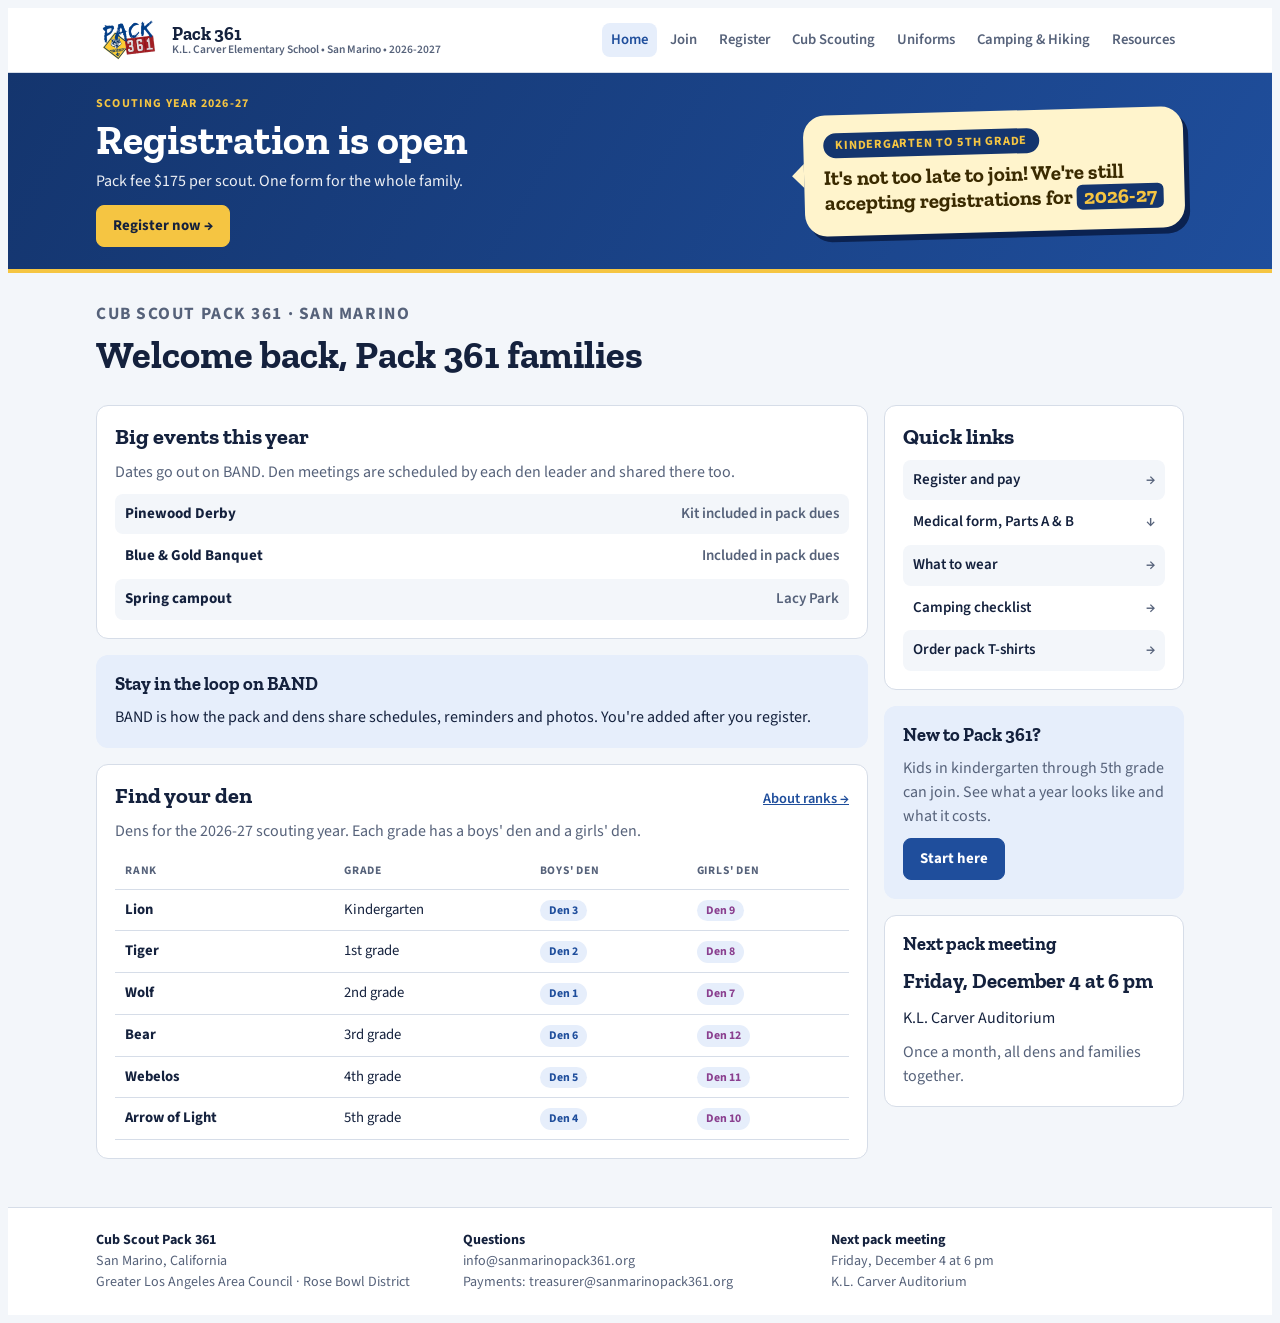
==== commit cb90f7b1: "Add files via upload" ====
--- a/index.html
+++ b/index.html
@@ -33,10 +33,10 @@
   <div class="grid">
    <div class="panel"><h2>Quick links</h2><div class="ql">
     <a href="/registration/">Register and pay <span>→</span></a>
-    <a href="https://drive.google.com/uc?export=download&amp;id=1vSPqn9QRaI5pdT7gcY9V-OJMvlNnbH22" data-href="medicalFormUrl" target="_blank" rel="noopener">Medical form, Parts A &amp; B <span>↓</span></a>
+    <a href="https://drive.google.com/uc?export=download&amp;id=1L9LT3yeK6YzK1gKvsq-umkNzHRT5fkIZ" data-href="medicalFormUrl" target="_blank" rel="noopener">Medical form, Parts A &amp; B <span>↓</span></a>
     <a href="/uniforms/">What to wear <span>→</span></a>
     <a href="/camping-hiking/">Camping checklist <span>→</span></a>
-    <a href="https://forms.gle/yoT9Hh1neWRNdrSD9" data-href="shirtFormUrl" target="_blank" rel="noopener">Order pack T-shirts <span>↗</span></a></div></div>
+    <a href="/t-shirts/" data-href="shirtFormUrl">Order pack T-shirts <span>→</span></a></div></div>
    <div class="panel soft"><h3>New to Pack 361?</h3><p class="muted">Kids in kindergarten through 5th grade can join. See what a year looks like and what it costs.</p><a class="btn" href="/join-us/">Start here</a></div>
    <div class="panel"><h3>Next pack meeting</h3><p class="nextmtg"><span data-s="meetingWhen">Friday, December 4 at 6 pm</span></p><p><span data-s="meetingWhere">K.L. Carver Auditorium</span></p><p class="muted">Once a month, all dens and families together.</p></div>
   </div>
